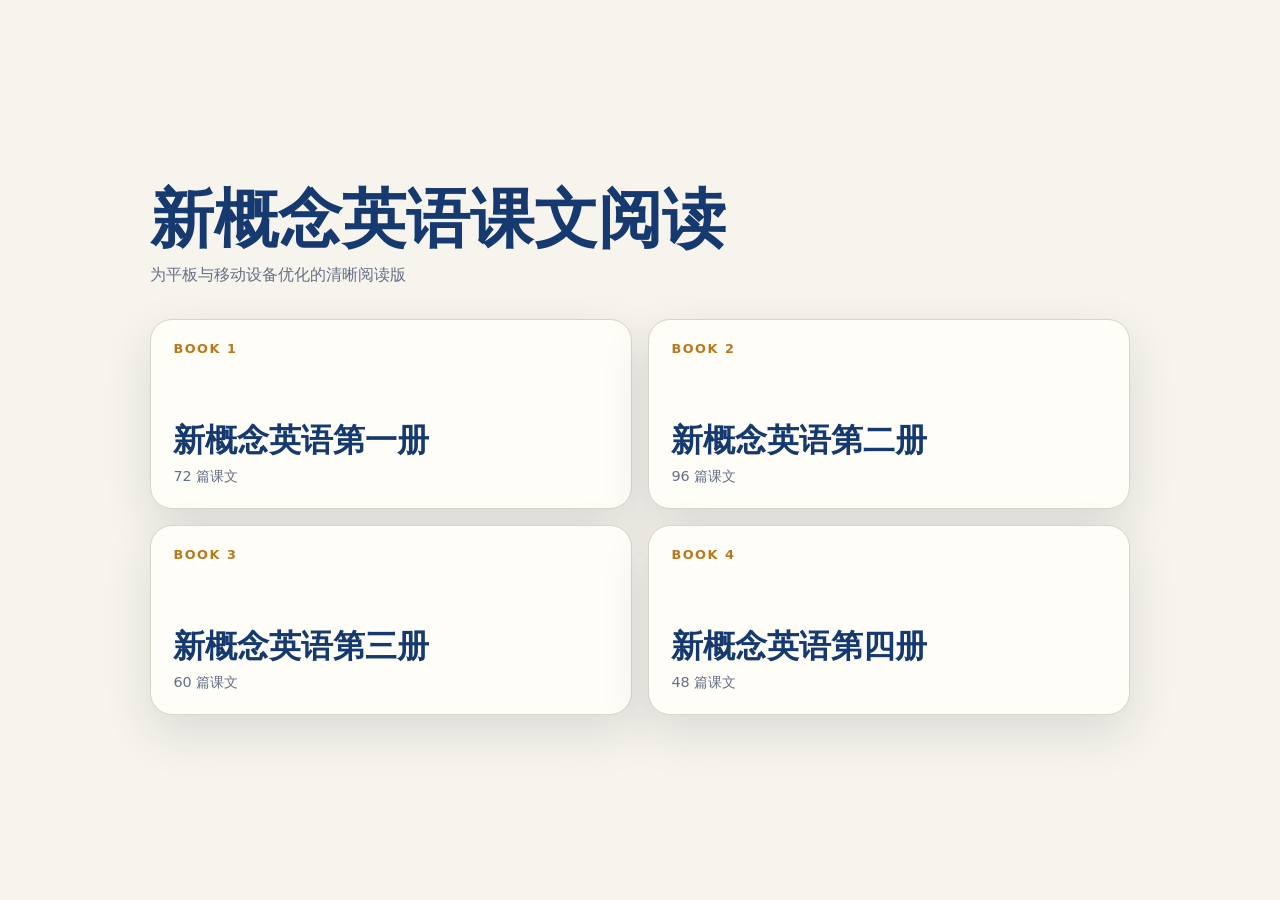
==== index.html @ 1a76c647 "Add index.html" ====
<!doctype html><html lang="zh-CN"><head><meta charset="utf-8"><meta name="viewport" content="width=device-width,initial-scale=1"><title>新概念英语课文阅读</title><style>
:root{--paper:#f7f4ed;--surface:#fffdf8;--ink:#172033;--muted:#667085;--line:#d9d4c8;--brand:#163a70;--accent:#b7791f;--shadow:0 18px 50px rgba(26,37,56,.12);--reader-size:20px}
html[data-theme="dark"]{--paper:#101722;--surface:#17202d;--ink:#ecf2fb;--muted:#a8b3c3;--line:#334154;--brand:#9fc4ff;--accent:#f0bc64;--shadow:0 18px 50px rgba(0,0,0,.3)}
*{box-sizing:border-box}html{scroll-behavior:smooth;scroll-padding-top:5.5rem}body{margin:0;background:var(--paper);color:var(--ink);font-family:Georgia,"Noto Serif",serif;line-height:1.75}
button,input,a{font:inherit}.progress{position:fixed;inset:0 0 auto;height:4px;background:transparent;z-index:60}.progress span{display:block;height:100%;width:0;background:linear-gradient(90deg,var(--brand),var(--accent))}
.topbar{position:sticky;top:0;z-index:50;display:flex;align-items:center;gap:.75rem;min-height:70px;padding:.65rem 1.1rem;background:color-mix(in srgb,var(--paper) 92%,transparent);border-bottom:1px solid var(--line);backdrop-filter:blur(16px)}
.book-title{min-width:0;margin-right:auto}.book-title strong{display:block;font:700 1.12rem/1.25 system-ui,sans-serif;color:var(--brand)}.book-title span{display:block;font:500 .78rem/1.3 system-ui,sans-serif;color:var(--muted)}
.icon-btn{display:inline-grid;place-items:center;min-width:44px;height:44px;padding:0 .75rem;border:1px solid var(--line);border-radius:12px;background:var(--surface);color:var(--ink);cursor:pointer}.icon-btn:active{transform:translateY(1px)}
.layout{display:grid;grid-template-columns:minmax(240px,290px) minmax(0,1fr);gap:clamp(1.5rem,3vw,3.5rem);max-width:1440px;margin:auto;padding:1.6rem clamp(1rem,3vw,3rem) 5rem}
.toc{position:sticky;top:94px;align-self:start;max-height:calc(100vh - 118px);overflow:auto;border:1px solid var(--line);border-radius:18px;background:var(--surface);box-shadow:var(--shadow)}
.toc-head{position:sticky;top:0;padding:1rem;background:var(--surface);border-bottom:1px solid var(--line)}.toc-head label{display:block;margin-bottom:.45rem;font:700 .78rem/1 system-ui,sans-serif;letter-spacing:.08em;text-transform:uppercase;color:var(--muted)}
.toc input{width:100%;height:42px;padding:0 .8rem;border:1px solid var(--line);border-radius:10px;background:var(--paper);color:var(--ink);outline:none}.toc input:focus{border-color:var(--brand);box-shadow:0 0 0 3px color-mix(in srgb,var(--brand) 20%,transparent)}
.toc-list{list-style:none;margin:0;padding:.55rem}.toc-list li[hidden]{display:none}.toc-list a{display:grid;grid-template-columns:2.8rem 1fr;gap:.6rem;padding:.68rem .7rem;border-radius:10px;color:var(--ink);text-decoration:none;font:500 .88rem/1.35 system-ui,sans-serif}.toc-list a:hover,.toc-list a.active{background:color-mix(in srgb,var(--brand) 10%,transparent);color:var(--brand)}.toc-num{color:var(--muted);font-variant-numeric:tabular-nums}
.reader{width:min(100%,900px);margin:0 auto}.reader-intro{margin:0 0 1.6rem;padding:1.3rem 1.45rem;border:1px solid var(--line);border-radius:18px;background:var(--surface)}.reader-intro h1{margin:0;color:var(--brand);font:750 clamp(1.7rem,3vw,2.5rem)/1.15 system-ui,sans-serif}.reader-intro p{margin:.45rem 0 0;color:var(--muted);font:500 .92rem/1.5 system-ui,sans-serif}
.lesson{margin:0 0 2rem;padding:clamp(1.25rem,3vw,2.1rem);border:1px solid var(--line);border-radius:22px;background:var(--surface);box-shadow:0 8px 28px rgba(32,43,61,.06)}.lesson-head{margin-bottom:1.15rem;padding-bottom:.85rem;border-bottom:1px solid var(--line)}.lesson-kicker{display:block;margin-bottom:.35rem;color:var(--accent);font:750 .78rem/1 system-ui,sans-serif;letter-spacing:.12em;text-transform:uppercase}.lesson h2{margin:0;color:var(--brand);font:750 clamp(1.45rem,2.6vw,2rem)/1.25 system-ui,sans-serif}
.lesson-body{font-size:var(--reader-size);line-height:1.82;letter-spacing:.006em}.lesson-body p{margin:0 0 1.05em}.lesson-body p:last-child{margin-bottom:0}.dialogue p{margin:0 0:.6em;padding-left:1.05em;text-indent:-1.05em}.source-line{white-space:normal}
.lesson-nav{display:flex;justify-content:space-between;gap:1rem;margin-top:1.4rem;padding-top:1rem;border-top:1px solid var(--line)}.lesson-nav a{color:var(--brand);font:650 .88rem/1.4 system-ui,sans-serif;text-decoration:none}
.book-tabs{display:flex;gap:.45rem;overflow:auto;padding:.1rem}.book-tabs a{white-space:nowrap;padding:.5rem .7rem;border-radius:999px;color:var(--muted);text-decoration:none;font:650 .78rem/1 system-ui,sans-serif}.book-tabs a[aria-current="page"]{background:var(--brand);color:var(--surface)}
.menu-btn{display:none}.back-top{position:fixed;right:1.2rem;bottom:1.2rem;z-index:30;opacity:0;pointer-events:none;transition:.2s}.back-top.show{opacity:1;pointer-events:auto}
.sr-only{position:absolute;width:1px;height:1px;padding:0;margin:-1px;overflow:hidden;clip:rect(0,0,0,0);white-space:nowrap;border:0}
@media(max-width:900px){.layout{display:block;padding:1rem clamp(.7rem,2.5vw,1.4rem) 5rem}.menu-btn{display:inline-grid}.toc{position:fixed;z-index:70;inset:0 auto 0 0;width:min(86vw,340px);max-height:none;border-radius:0 18px 18px 0;transform:translateX(-105%);transition:transform .22s ease}.toc.open{transform:translateX(0)}.scrim{position:fixed;z-index:65;inset:0;background:rgba(0,0,0,.45);opacity:0;pointer-events:none;transition:.22s}.scrim.show{opacity:1;pointer-events:auto}.reader-intro{display:none}.topbar{padding:.55rem .7rem}.book-tabs{display:none}.lesson{border-radius:18px;padding:1.2rem 1rem}.lesson-body{line-height:1.75}}
@media(prefers-reduced-motion:reduce){html{scroll-behavior:auto}*{transition:none!important}}
@media print{.topbar,.toc,.progress,.back-top,.lesson-nav,.scrim{display:none!important}.layout{display:block;max-width:none;padding:0}.reader{width:auto}.lesson{break-before:page;border:0;box-shadow:none;padding:0}.lesson:first-child{break-before:auto}}
.home{min-height:100vh;display:grid;place-items:center;padding:2rem}.shelf{width:min(100%,980px)}.shelf h1{margin:0 0 .5rem;color:var(--brand);font:800 clamp(2rem,5vw,4rem)/1.08 system-ui,sans-serif}.shelf>p{margin:0 0 2rem;color:var(--muted);font:500 1rem/1.6 system-ui,sans-serif}.cards{display:grid;grid-template-columns:repeat(2,minmax(0,1fr));gap:1rem}.card{display:flex;min-height:190px;flex-direction:column;justify-content:flex-end;padding:1.4rem;border:1px solid var(--line);border-radius:22px;background:var(--surface);box-shadow:var(--shadow);color:var(--ink);text-decoration:none}.card:hover{transform:translateY(-3px)}.card span{margin-bottom:auto;color:var(--accent);font:750 .8rem/1 system-ui,sans-serif;letter-spacing:.12em}.card strong{color:var(--brand);font:750 clamp(1.4rem,3vw,2rem)/1.2 system-ui,sans-serif}.card small{margin-top:.4rem;color:var(--muted);font:500 .9rem/1.4 system-ui,sans-serif}@media(max-width:620px){.cards{grid-template-columns:1fr}}</style></head><body><main class="home"><section class="shelf"><h1>新概念英语课文阅读</h1><p>为平板与移动设备优化的清晰阅读版</p><div class="cards"><a class="card" href="book-1.html"><span>BOOK 1</span><strong>新概念英语第一册</strong><small>72 篇课文</small></a><a class="card" href="book-2.html"><span>BOOK 2</span><strong>新概念英语第二册</strong><small>96 篇课文</small></a><a class="card" href="book-3.html"><span>BOOK 3</span><strong>新概念英语第三册</strong><small>60 篇课文</small></a><a class="card" href="book-4.html"><span>BOOK 4</span><strong>新概念英语第四册</strong><small>48 篇课文</small></a></div></section></main></body></html>
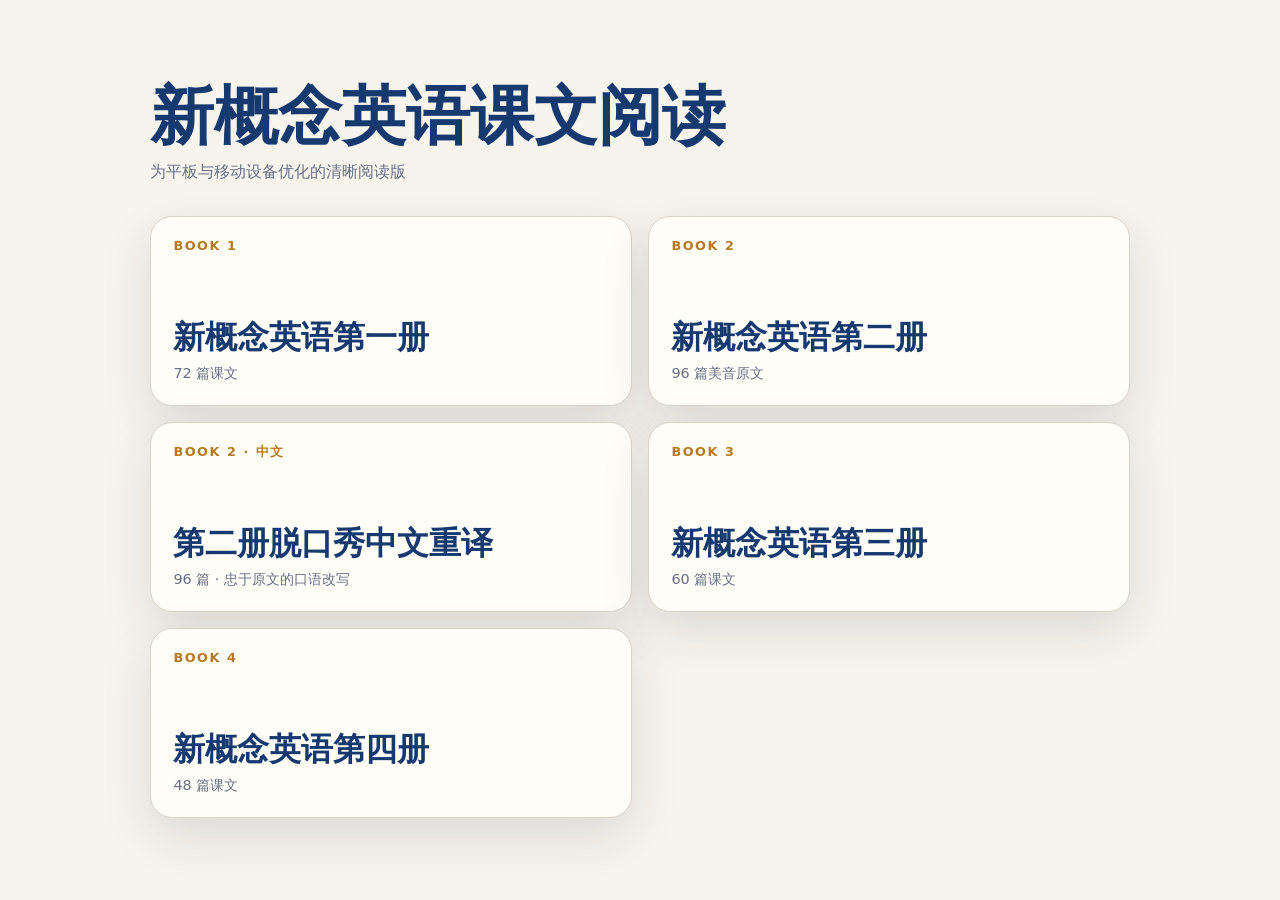
==== commit 3efe97e7: "Add Book 2 stand-up translation to home page" ====
--- a/index.html
+++ b/index.html
@@ -21,4 +21,4 @@
 @media(max-width:900px){.layout{display:block;padding:1rem clamp(.7rem,2.5vw,1.4rem) 5rem}.menu-btn{display:inline-grid}.toc{position:fixed;z-index:70;inset:0 auto 0 0;width:min(86vw,340px);max-height:none;border-radius:0 18px 18px 0;transform:translateX(-105%);transition:transform .22s ease}.toc.open{transform:translateX(0)}.scrim{position:fixed;z-index:65;inset:0;background:rgba(0,0,0,.45);opacity:0;pointer-events:none;transition:.22s}.scrim.show{opacity:1;pointer-events:auto}.reader-intro{display:none}.topbar{padding:.55rem .7rem}.book-tabs{display:none}.lesson{border-radius:18px;padding:1.2rem 1rem}.lesson-body{line-height:1.75}}
 @media(prefers-reduced-motion:reduce){html{scroll-behavior:auto}*{transition:none!important}}
 @media print{.topbar,.toc,.progress,.back-top,.lesson-nav,.scrim{display:none!important}.layout{display:block;max-width:none;padding:0}.reader{width:auto}.lesson{break-before:page;border:0;box-shadow:none;padding:0}.lesson:first-child{break-before:auto}}
-.home{min-height:100vh;display:grid;place-items:center;padding:2rem}.shelf{width:min(100%,980px)}.shelf h1{margin:0 0 .5rem;color:var(--brand);font:800 clamp(2rem,5vw,4rem)/1.08 system-ui,sans-serif}.shelf>p{margin:0 0 2rem;color:var(--muted);font:500 1rem/1.6 system-ui,sans-serif}.cards{display:grid;grid-template-columns:repeat(2,minmax(0,1fr));gap:1rem}.card{display:flex;min-height:190px;flex-direction:column;justify-content:flex-end;padding:1.4rem;border:1px solid var(--line);border-radius:22px;background:var(--surface);box-shadow:var(--shadow);color:var(--ink);text-decoration:none}.card:hover{transform:translateY(-3px)}.card span{margin-bottom:auto;color:var(--accent);font:750 .8rem/1 system-ui,sans-serif;letter-spacing:.12em}.card strong{color:var(--brand);font:750 clamp(1.4rem,3vw,2rem)/1.2 system-ui,sans-serif}.card small{margin-top:.4rem;color:var(--muted);font:500 .9rem/1.4 system-ui,sans-serif}@media(max-width:620px){.cards{grid-template-columns:1fr}}</style></head><body><main class="home"><section class="shelf"><h1>新概念英语课文阅读</h1><p>为平板与移动设备优化的清晰阅读版</p><div class="cards"><a class="card" href="book-1.html"><span>BOOK 1</span><strong>新概念英语第一册</strong><small>72 篇课文</small></a><a class="card" href="book-2.html"><span>BOOK 2</span><strong>新概念英语第二册</strong><small>96 篇课文</small></a><a class="card" href="book-3.html"><span>BOOK 3</span><strong>新概念英语第三册</strong><small>60 篇课文</small></a><a class="card" href="book-4.html"><span>BOOK 4</span><strong>新概念英语第四册</strong><small>48 篇课文</small></a></div></section></main></body></html>+.home{min-height:100vh;display:grid;place-items:center;padding:2rem}.shelf{width:min(100%,980px)}.shelf h1{margin:0 0 .5rem;color:var(--brand);font:800 clamp(2rem,5vw,4rem)/1.08 system-ui,sans-serif}.shelf>p{margin:0 0 2rem;color:var(--muted);font:500 1rem/1.6 system-ui,sans-serif}.cards{display:grid;grid-template-columns:repeat(2,minmax(0,1fr));gap:1rem}.card{display:flex;min-height:190px;flex-direction:column;justify-content:flex-end;padding:1.4rem;border:1px solid var(--line);border-radius:22px;background:var(--surface);box-shadow:var(--shadow);color:var(--ink);text-decoration:none}.card:hover{transform:translateY(-3px)}.card span{margin-bottom:auto;color:var(--accent);font:750 .8rem/1 system-ui,sans-serif;letter-spacing:.12em}.card strong{color:var(--brand);font:750 clamp(1.4rem,3vw,2rem)/1.2 system-ui,sans-serif}.card small{margin-top:.4rem;color:var(--muted);font:500 .9rem/1.4 system-ui,sans-serif}@media(max-width:620px){.cards{grid-template-columns:1fr}}</style></head><body><main class="home"><section class="shelf"><h1>新概念英语课文阅读</h1><p>为平板与移动设备优化的清晰阅读版</p><div class="cards"><a class="card" href="book-1.html"><span>BOOK 1</span><strong>新概念英语第一册</strong><small>72 篇课文</small></a><a class="card" href="book-2.html"><span>BOOK 2</span><strong>新概念英语第二册</strong><small>96 篇美音原文</small></a><a class="card" href="book-2-standup.html"><span>BOOK 2 · 中文</span><strong>第二册脱口秀中文重译</strong><small>96 篇 · 忠于原文的口语改写</small></a><a class="card" href="book-3.html"><span>BOOK 3</span><strong>新概念英语第三册</strong><small>60 篇课文</small></a><a class="card" href="book-4.html"><span>BOOK 4</span><strong>新概念英语第四册</strong><small>48 篇课文</small></a></div></section></main></body></html>
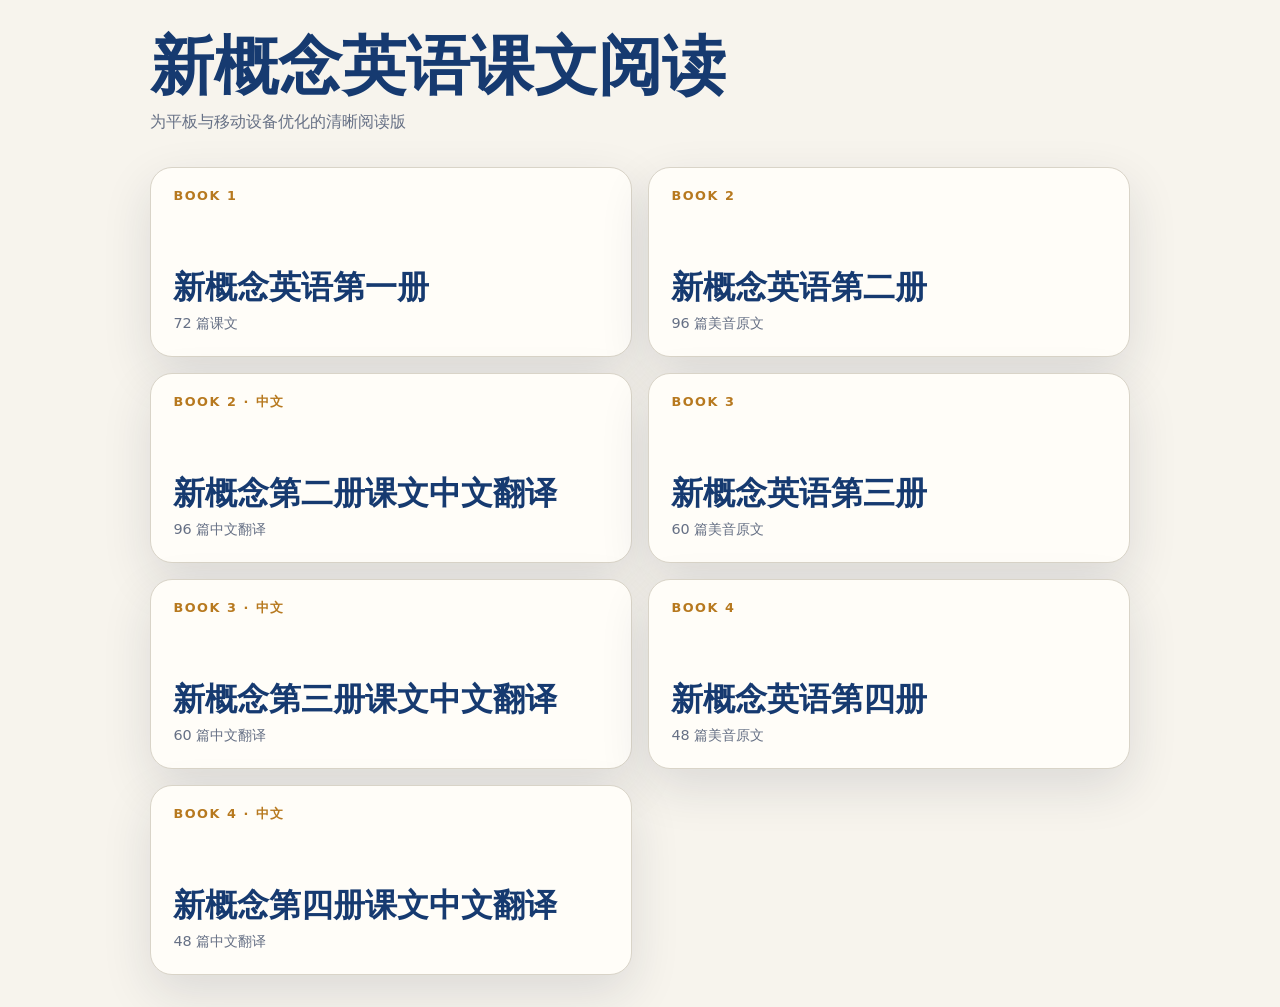
==== commit 9551ca46: "Add Book 3 and Book 4 Chinese translations" ====
--- a/index.html
+++ b/index.html
@@ -21,4 +21,4 @@
 @media(max-width:900px){.layout{display:block;padding:1rem clamp(.7rem,2.5vw,1.4rem) 5rem}.menu-btn{display:inline-grid}.toc{position:fixed;z-index:70;inset:0 auto 0 0;width:min(86vw,340px);max-height:none;border-radius:0 18px 18px 0;transform:translateX(-105%);transition:transform .22s ease}.toc.open{transform:translateX(0)}.scrim{position:fixed;z-index:65;inset:0;background:rgba(0,0,0,.45);opacity:0;pointer-events:none;transition:.22s}.scrim.show{opacity:1;pointer-events:auto}.reader-intro{display:none}.topbar{padding:.55rem .7rem}.book-tabs{display:none}.lesson{border-radius:18px;padding:1.2rem 1rem}.lesson-body{line-height:1.75}}
 @media(prefers-reduced-motion:reduce){html{scroll-behavior:auto}*{transition:none!important}}
 @media print{.topbar,.toc,.progress,.back-top,.lesson-nav,.scrim{display:none!important}.layout{display:block;max-width:none;padding:0}.reader{width:auto}.lesson{break-before:page;border:0;box-shadow:none;padding:0}.lesson:first-child{break-before:auto}}
-.home{min-height:100vh;display:grid;place-items:center;padding:2rem}.shelf{width:min(100%,980px)}.shelf h1{margin:0 0 .5rem;color:var(--brand);font:800 clamp(2rem,5vw,4rem)/1.08 system-ui,sans-serif}.shelf>p{margin:0 0 2rem;color:var(--muted);font:500 1rem/1.6 system-ui,sans-serif}.cards{display:grid;grid-template-columns:repeat(2,minmax(0,1fr));gap:1rem}.card{display:flex;min-height:190px;flex-direction:column;justify-content:flex-end;padding:1.4rem;border:1px solid var(--line);border-radius:22px;background:var(--surface);box-shadow:var(--shadow);color:var(--ink);text-decoration:none}.card:hover{transform:translateY(-3px)}.card span{margin-bottom:auto;color:var(--accent);font:750 .8rem/1 system-ui,sans-serif;letter-spacing:.12em}.card strong{color:var(--brand);font:750 clamp(1.4rem,3vw,2rem)/1.2 system-ui,sans-serif}.card small{margin-top:.4rem;color:var(--muted);font:500 .9rem/1.4 system-ui,sans-serif}@media(max-width:620px){.cards{grid-template-columns:1fr}}</style></head><body><main class="home"><section class="shelf"><h1>新概念英语课文阅读</h1><p>为平板与移动设备优化的清晰阅读版</p><div class="cards"><a class="card" href="book-1.html"><span>BOOK 1</span><strong>新概念英语第一册</strong><small>72 篇课文</small></a><a class="card" href="book-2.html"><span>BOOK 2</span><strong>新概念英语第二册</strong><small>96 篇美音原文</small></a><a class="card" href="book-2-standup.html"><span>BOOK 2 · 中文</span><strong>第二册脱口秀中文重译</strong><small>96 篇 · 忠于原文的口语改写</small></a><a class="card" href="book-3.html"><span>BOOK 3</span><strong>新概念英语第三册</strong><small>60 篇课文</small></a><a class="card" href="book-4.html"><span>BOOK 4</span><strong>新概念英语第四册</strong><small>48 篇课文</small></a></div></section></main></body></html>+.home{min-height:100vh;display:grid;place-items:center;padding:2rem}.shelf{width:min(100%,980px)}.shelf h1{margin:0 0 .5rem;color:var(--brand);font:800 clamp(2rem,5vw,4rem)/1.08 system-ui,sans-serif}.shelf>p{margin:0 0 2rem;color:var(--muted);font:500 1rem/1.6 system-ui,sans-serif}.cards{display:grid;grid-template-columns:repeat(2,minmax(0,1fr));gap:1rem}.card{display:flex;min-height:190px;flex-direction:column;justify-content:flex-end;padding:1.4rem;border:1px solid var(--line);border-radius:22px;background:var(--surface);box-shadow:var(--shadow);color:var(--ink);text-decoration:none}.card:hover{transform:translateY(-3px)}.card span{margin-bottom:auto;color:var(--accent);font:750 .8rem/1 system-ui,sans-serif;letter-spacing:.12em}.card strong{color:var(--brand);font:750 clamp(1.4rem,3vw,2rem)/1.2 system-ui,sans-serif}.card small{margin-top:.4rem;color:var(--muted);font:500 .9rem/1.4 system-ui,sans-serif}@media(max-width:620px){.cards{grid-template-columns:1fr}}</style></head><body><main class="home"><section class="shelf"><h1>新概念英语课文阅读</h1><p>为平板与移动设备优化的清晰阅读版</p><div class="cards"><a class="card" href="book-1.html"><span>BOOK 1</span><strong>新概念英语第一册</strong><small>72 篇课文</small></a><a class="card" href="book-2.html"><span>BOOK 2</span><strong>新概念英语第二册</strong><small>96 篇美音原文</small></a><a class="card" href="book-2-standup.html"><span>BOOK 2 · 中文</span><strong>新概念第二册课文中文翻译</strong><small>96 篇中文翻译</small></a><a class="card" href="book-3.html"><span>BOOK 3</span><strong>新概念英语第三册</strong><small>60 篇美音原文</small></a><a class="card" href="book-3-zh.html"><span>BOOK 3 · 中文</span><strong>新概念第三册课文中文翻译</strong><small>60 篇中文翻译</small></a><a class="card" href="book-4.html"><span>BOOK 4</span><strong>新概念英语第四册</strong><small>48 篇美音原文</small></a><a class="card" href="book-4-zh.html"><span>BOOK 4 · 中文</span><strong>新概念第四册课文中文翻译</strong><small>48 篇中文翻译</small></a></div></section></main></body></html>
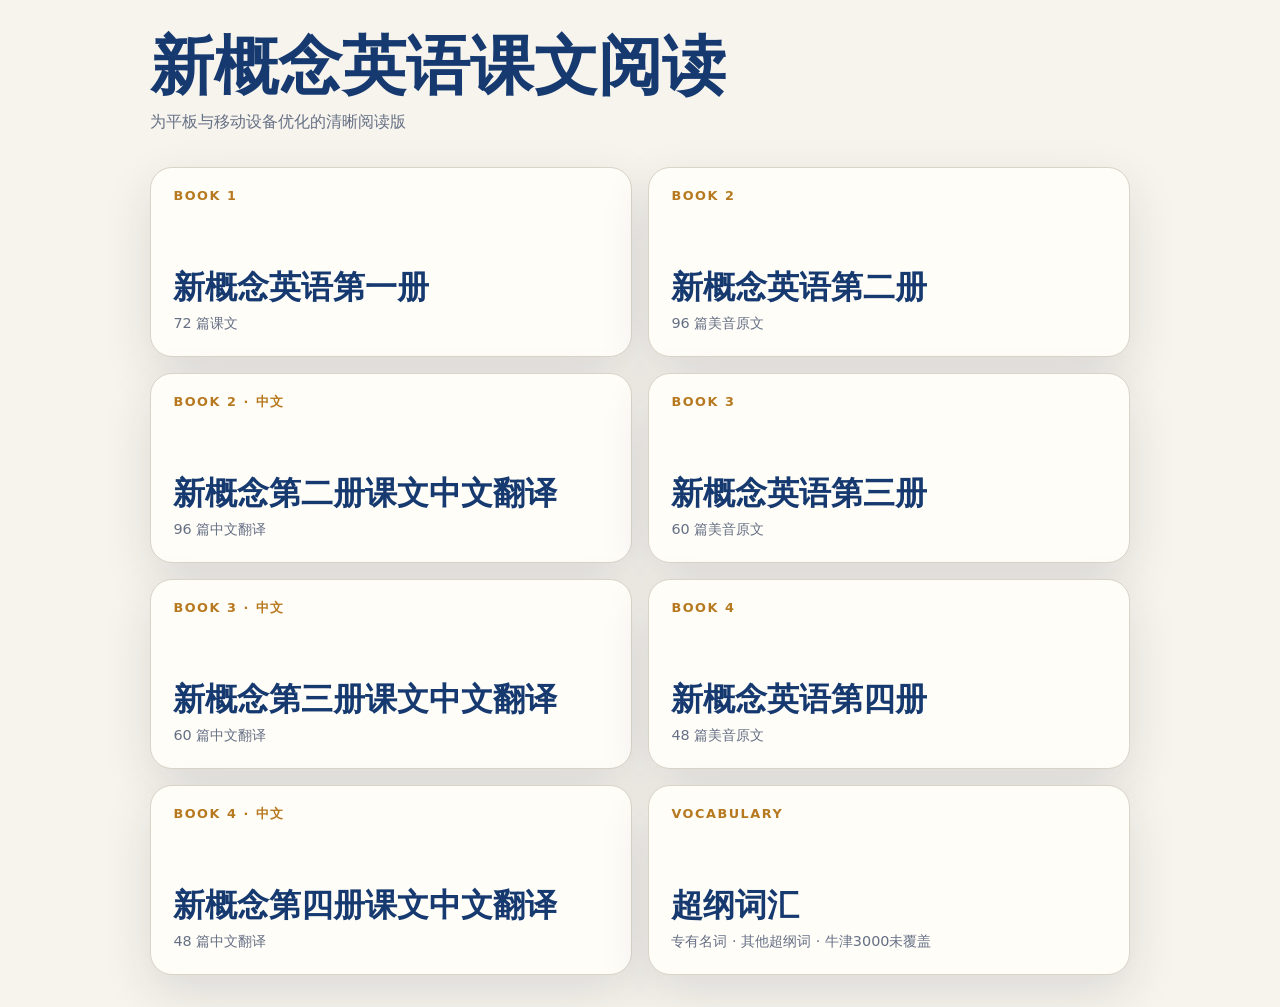
==== commit 49e45f1e: "Link vocabulary page from New Concept English homepage" ====
--- a/index.html
+++ b/index.html
@@ -1,24 +1,24 @@
-<!doctype html><html lang="zh-CN"><head><meta charset="utf-8"><meta name="viewport" content="width=device-width,initial-scale=1"><title>新概念英语课文阅读</title><style>
-:root{--paper:#f7f4ed;--surface:#fffdf8;--ink:#172033;--muted:#667085;--line:#d9d4c8;--brand:#163a70;--accent:#b7791f;--shadow:0 18px 50px rgba(26,37,56,.12);--reader-size:20px}
-html[data-theme="dark"]{--paper:#101722;--surface:#17202d;--ink:#ecf2fb;--muted:#a8b3c3;--line:#334154;--brand:#9fc4ff;--accent:#f0bc64;--shadow:0 18px 50px rgba(0,0,0,.3)}
-*{box-sizing:border-box}html{scroll-behavior:smooth;scroll-padding-top:5.5rem}body{margin:0;background:var(--paper);color:var(--ink);font-family:Georgia,"Noto Serif",serif;line-height:1.75}
-button,input,a{font:inherit}.progress{position:fixed;inset:0 0 auto;height:4px;background:transparent;z-index:60}.progress span{display:block;height:100%;width:0;background:linear-gradient(90deg,var(--brand),var(--accent))}
-.topbar{position:sticky;top:0;z-index:50;display:flex;align-items:center;gap:.75rem;min-height:70px;padding:.65rem 1.1rem;background:color-mix(in srgb,var(--paper) 92%,transparent);border-bottom:1px solid var(--line);backdrop-filter:blur(16px)}
-.book-title{min-width:0;margin-right:auto}.book-title strong{display:block;font:700 1.12rem/1.25 system-ui,sans-serif;color:var(--brand)}.book-title span{display:block;font:500 .78rem/1.3 system-ui,sans-serif;color:var(--muted)}
-.icon-btn{display:inline-grid;place-items:center;min-width:44px;height:44px;padding:0 .75rem;border:1px solid var(--line);border-radius:12px;background:var(--surface);color:var(--ink);cursor:pointer}.icon-btn:active{transform:translateY(1px)}
-.layout{display:grid;grid-template-columns:minmax(240px,290px) minmax(0,1fr);gap:clamp(1.5rem,3vw,3.5rem);max-width:1440px;margin:auto;padding:1.6rem clamp(1rem,3vw,3rem) 5rem}
-.toc{position:sticky;top:94px;align-self:start;max-height:calc(100vh - 118px);overflow:auto;border:1px solid var(--line);border-radius:18px;background:var(--surface);box-shadow:var(--shadow)}
-.toc-head{position:sticky;top:0;padding:1rem;background:var(--surface);border-bottom:1px solid var(--line)}.toc-head label{display:block;margin-bottom:.45rem;font:700 .78rem/1 system-ui,sans-serif;letter-spacing:.08em;text-transform:uppercase;color:var(--muted)}
-.toc input{width:100%;height:42px;padding:0 .8rem;border:1px solid var(--line);border-radius:10px;background:var(--paper);color:var(--ink);outline:none}.toc input:focus{border-color:var(--brand);box-shadow:0 0 0 3px color-mix(in srgb,var(--brand) 20%,transparent)}
-.toc-list{list-style:none;margin:0;padding:.55rem}.toc-list li[hidden]{display:none}.toc-list a{display:grid;grid-template-columns:2.8rem 1fr;gap:.6rem;padding:.68rem .7rem;border-radius:10px;color:var(--ink);text-decoration:none;font:500 .88rem/1.35 system-ui,sans-serif}.toc-list a:hover,.toc-list a.active{background:color-mix(in srgb,var(--brand) 10%,transparent);color:var(--brand)}.toc-num{color:var(--muted);font-variant-numeric:tabular-nums}
-.reader{width:min(100%,900px);margin:0 auto}.reader-intro{margin:0 0 1.6rem;padding:1.3rem 1.45rem;border:1px solid var(--line);border-radius:18px;background:var(--surface)}.reader-intro h1{margin:0;color:var(--brand);font:750 clamp(1.7rem,3vw,2.5rem)/1.15 system-ui,sans-serif}.reader-intro p{margin:.45rem 0 0;color:var(--muted);font:500 .92rem/1.5 system-ui,sans-serif}
-.lesson{margin:0 0 2rem;padding:clamp(1.25rem,3vw,2.1rem);border:1px solid var(--line);border-radius:22px;background:var(--surface);box-shadow:0 8px 28px rgba(32,43,61,.06)}.lesson-head{margin-bottom:1.15rem;padding-bottom:.85rem;border-bottom:1px solid var(--line)}.lesson-kicker{display:block;margin-bottom:.35rem;color:var(--accent);font:750 .78rem/1 system-ui,sans-serif;letter-spacing:.12em;text-transform:uppercase}.lesson h2{margin:0;color:var(--brand);font:750 clamp(1.45rem,2.6vw,2rem)/1.25 system-ui,sans-serif}
-.lesson-body{font-size:var(--reader-size);line-height:1.82;letter-spacing:.006em}.lesson-body p{margin:0 0 1.05em}.lesson-body p:last-child{margin-bottom:0}.dialogue p{margin:0 0:.6em;padding-left:1.05em;text-indent:-1.05em}.source-line{white-space:normal}
-.lesson-nav{display:flex;justify-content:space-between;gap:1rem;margin-top:1.4rem;padding-top:1rem;border-top:1px solid var(--line)}.lesson-nav a{color:var(--brand);font:650 .88rem/1.4 system-ui,sans-serif;text-decoration:none}
-.book-tabs{display:flex;gap:.45rem;overflow:auto;padding:.1rem}.book-tabs a{white-space:nowrap;padding:.5rem .7rem;border-radius:999px;color:var(--muted);text-decoration:none;font:650 .78rem/1 system-ui,sans-serif}.book-tabs a[aria-current="page"]{background:var(--brand);color:var(--surface)}
-.menu-btn{display:none}.back-top{position:fixed;right:1.2rem;bottom:1.2rem;z-index:30;opacity:0;pointer-events:none;transition:.2s}.back-top.show{opacity:1;pointer-events:auto}
-.sr-only{position:absolute;width:1px;height:1px;padding:0;margin:-1px;overflow:hidden;clip:rect(0,0,0,0);white-space:nowrap;border:0}
-@media(max-width:900px){.layout{display:block;padding:1rem clamp(.7rem,2.5vw,1.4rem) 5rem}.menu-btn{display:inline-grid}.toc{position:fixed;z-index:70;inset:0 auto 0 0;width:min(86vw,340px);max-height:none;border-radius:0 18px 18px 0;transform:translateX(-105%);transition:transform .22s ease}.toc.open{transform:translateX(0)}.scrim{position:fixed;z-index:65;inset:0;background:rgba(0,0,0,.45);opacity:0;pointer-events:none;transition:.22s}.scrim.show{opacity:1;pointer-events:auto}.reader-intro{display:none}.topbar{padding:.55rem .7rem}.book-tabs{display:none}.lesson{border-radius:18px;padding:1.2rem 1rem}.lesson-body{line-height:1.75}}
-@media(prefers-reduced-motion:reduce){html{scroll-behavior:auto}*{transition:none!important}}
-@media print{.topbar,.toc,.progress,.back-top,.lesson-nav,.scrim{display:none!important}.layout{display:block;max-width:none;padding:0}.reader{width:auto}.lesson{break-before:page;border:0;box-shadow:none;padding:0}.lesson:first-child{break-before:auto}}
-.home{min-height:100vh;display:grid;place-items:center;padding:2rem}.shelf{width:min(100%,980px)}.shelf h1{margin:0 0 .5rem;color:var(--brand);font:800 clamp(2rem,5vw,4rem)/1.08 system-ui,sans-serif}.shelf>p{margin:0 0 2rem;color:var(--muted);font:500 1rem/1.6 system-ui,sans-serif}.cards{display:grid;grid-template-columns:repeat(2,minmax(0,1fr));gap:1rem}.card{display:flex;min-height:190px;flex-direction:column;justify-content:flex-end;padding:1.4rem;border:1px solid var(--line);border-radius:22px;background:var(--surface);box-shadow:var(--shadow);color:var(--ink);text-decoration:none}.card:hover{transform:translateY(-3px)}.card span{margin-bottom:auto;color:var(--accent);font:750 .8rem/1 system-ui,sans-serif;letter-spacing:.12em}.card strong{color:var(--brand);font:750 clamp(1.4rem,3vw,2rem)/1.2 system-ui,sans-serif}.card small{margin-top:.4rem;color:var(--muted);font:500 .9rem/1.4 system-ui,sans-serif}@media(max-width:620px){.cards{grid-template-columns:1fr}}</style></head><body><main class="home"><section class="shelf"><h1>新概念英语课文阅读</h1><p>为平板与移动设备优化的清晰阅读版</p><div class="cards"><a class="card" href="book-1.html"><span>BOOK 1</span><strong>新概念英语第一册</strong><small>72 篇课文</small></a><a class="card" href="book-2.html"><span>BOOK 2</span><strong>新概念英语第二册</strong><small>96 篇美音原文</small></a><a class="card" href="book-2-standup.html"><span>BOOK 2 · 中文</span><strong>新概念第二册课文中文翻译</strong><small>96 篇中文翻译</small></a><a class="card" href="book-3.html"><span>BOOK 3</span><strong>新概念英语第三册</strong><small>60 篇美音原文</small></a><a class="card" href="book-3-zh.html"><span>BOOK 3 · 中文</span><strong>新概念第三册课文中文翻译</strong><small>60 篇中文翻译</small></a><a class="card" href="book-4.html"><span>BOOK 4</span><strong>新概念英语第四册</strong><small>48 篇美音原文</small></a><a class="card" href="book-4-zh.html"><span>BOOK 4 · 中文</span><strong>新概念第四册课文中文翻译</strong><small>48 篇中文翻译</small></a></div></section></main></body></html>+<!doctype html><html lang="zh-CN"><head><meta charset="utf-8"><meta name="viewport" content="width=device-width,initial-scale=1"><title>新概念英语课文阅读</title><style>
+:root{--paper:#f7f4ed;--surface:#fffdf8;--ink:#172033;--muted:#667085;--line:#d9d4c8;--brand:#163a70;--accent:#b7791f;--shadow:0 18px 50px rgba(26,37,56,.12);--reader-size:20px}
+html[data-theme="dark"]{--paper:#101722;--surface:#17202d;--ink:#ecf2fb;--muted:#a8b3c3;--line:#334154;--brand:#9fc4ff;--accent:#f0bc64;--shadow:0 18px 50px rgba(0,0,0,.3)}
+*{box-sizing:border-box}html{scroll-behavior:smooth;scroll-padding-top:5.5rem}body{margin:0;background:var(--paper);color:var(--ink);font-family:Georgia,"Noto Serif",serif;line-height:1.75}
+button,input,a{font:inherit}.progress{position:fixed;inset:0 0 auto;height:4px;background:transparent;z-index:60}.progress span{display:block;height:100%;width:0;background:linear-gradient(90deg,var(--brand),var(--accent))}
+.topbar{position:sticky;top:0;z-index:50;display:flex;align-items:center;gap:.75rem;min-height:70px;padding:.65rem 1.1rem;background:color-mix(in srgb,var(--paper) 92%,transparent);border-bottom:1px solid var(--line);backdrop-filter:blur(16px)}
+.book-title{min-width:0;margin-right:auto}.book-title strong{display:block;font:700 1.12rem/1.25 system-ui,sans-serif;color:var(--brand)}.book-title span{display:block;font:500 .78rem/1.3 system-ui,sans-serif;color:var(--muted)}
+.icon-btn{display:inline-grid;place-items:center;min-width:44px;height:44px;padding:0 .75rem;border:1px solid var(--line);border-radius:12px;background:var(--surface);color:var(--ink);cursor:pointer}.icon-btn:active{transform:translateY(1px)}
+.layout{display:grid;grid-template-columns:minmax(240px,290px) minmax(0,1fr);gap:clamp(1.5rem,3vw,3.5rem);max-width:1440px;margin:auto;padding:1.6rem clamp(1rem,3vw,3rem) 5rem}
+.toc{position:sticky;top:94px;align-self:start;max-height:calc(100vh - 118px);overflow:auto;border:1px solid var(--line);border-radius:18px;background:var(--surface);box-shadow:var(--shadow)}
+.toc-head{position:sticky;top:0;padding:1rem;background:var(--surface);border-bottom:1px solid var(--line)}.toc-head label{display:block;margin-bottom:.45rem;font:700 .78rem/1 system-ui,sans-serif;letter-spacing:.08em;text-transform:uppercase;color:var(--muted)}
+.toc input{width:100%;height:42px;padding:0 .8rem;border:1px solid var(--line);border-radius:10px;background:var(--paper);color:var(--ink);outline:none}.toc input:focus{border-color:var(--brand);box-shadow:0 0 0 3px color-mix(in srgb,var(--brand) 20%,transparent)}
+.toc-list{list-style:none;margin:0;padding:.55rem}.toc-list li[hidden]{display:none}.toc-list a{display:grid;grid-template-columns:2.8rem 1fr;gap:.6rem;padding:.68rem .7rem;border-radius:10px;color:var(--ink);text-decoration:none;font:500 .88rem/1.35 system-ui,sans-serif}.toc-list a:hover,.toc-list a.active{background:color-mix(in srgb,var(--brand) 10%,transparent);color:var(--brand)}.toc-num{color:var(--muted);font-variant-numeric:tabular-nums}
+.reader{width:min(100%,900px);margin:0 auto}.reader-intro{margin:0 0 1.6rem;padding:1.3rem 1.45rem;border:1px solid var(--line);border-radius:18px;background:var(--surface)}.reader-intro h1{margin:0;color:var(--brand);font:750 clamp(1.7rem,3vw,2.5rem)/1.15 system-ui,sans-serif}.reader-intro p{margin:.45rem 0 0;color:var(--muted);font:500 .92rem/1.5 system-ui,sans-serif}
+.lesson{margin:0 0 2rem;padding:clamp(1.25rem,3vw,2.1rem);border:1px solid var(--line);border-radius:22px;background:var(--surface);box-shadow:0 8px 28px rgba(32,43,61,.06)}.lesson-head{margin-bottom:1.15rem;padding-bottom:.85rem;border-bottom:1px solid var(--line)}.lesson-kicker{display:block;margin-bottom:.35rem;color:var(--accent);font:750 .78rem/1 system-ui,sans-serif;letter-spacing:.12em;text-transform:uppercase}.lesson h2{margin:0;color:var(--brand);font:750 clamp(1.45rem,2.6vw,2rem)/1.25 system-ui,sans-serif}
+.lesson-body{font-size:var(--reader-size);line-height:1.82;letter-spacing:.006em}.lesson-body p{margin:0 0 1.05em}.lesson-body p:last-child{margin-bottom:0}.dialogue p{margin:0 0:.6em;padding-left:1.05em;text-indent:-1.05em}.source-line{white-space:normal}
+.lesson-nav{display:flex;justify-content:space-between;gap:1rem;margin-top:1.4rem;padding-top:1rem;border-top:1px solid var(--line)}.lesson-nav a{color:var(--brand);font:650 .88rem/1.4 system-ui,sans-serif;text-decoration:none}
+.book-tabs{display:flex;gap:.45rem;overflow:auto;padding:.1rem}.book-tabs a{white-space:nowrap;padding:.5rem .7rem;border-radius:999px;color:var(--muted);text-decoration:none;font:650 .78rem/1 system-ui,sans-serif}.book-tabs a[aria-current="page"]{background:var(--brand);color:var(--surface)}
+.menu-btn{display:none}.back-top{position:fixed;right:1.2rem;bottom:1.2rem;z-index:30;opacity:0;pointer-events:none;transition:.2s}.back-top.show{opacity:1;pointer-events:auto}
+.sr-only{position:absolute;width:1px;height:1px;padding:0;margin:-1px;overflow:hidden;clip:rect(0,0,0,0);white-space:nowrap;border:0}
+@media(max-width:900px){.layout{display:block;padding:1rem clamp(.7rem,2.5vw,1.4rem) 5rem}.menu-btn{display:inline-grid}.toc{position:fixed;z-index:70;inset:0 auto 0 0;width:min(86vw,340px);max-height:none;border-radius:0 18px 18px 0;transform:translateX(-105%);transition:transform .22s ease}.toc.open{transform:translateX(0)}.scrim{position:fixed;z-index:65;inset:0;background:rgba(0,0,0,.45);opacity:0;pointer-events:none;transition:.22s}.scrim.show{opacity:1;pointer-events:auto}.reader-intro{display:none}.topbar{padding:.55rem .7rem}.book-tabs{display:none}.lesson{border-radius:18px;padding:1.2rem 1rem}.lesson-body{line-height:1.75}}
+@media(prefers-reduced-motion:reduce){html{scroll-behavior:auto}*{transition:none!important}}
+@media print{.topbar,.toc,.progress,.back-top,.lesson-nav,.scrim{display:none!important}.layout{display:block;max-width:none;padding:0}.reader{width:auto}.lesson{break-before:page;border:0;box-shadow:none;padding:0}.lesson:first-child{break-before:auto}}
+.home{min-height:100vh;display:grid;place-items:center;padding:2rem}.shelf{width:min(100%,980px)}.shelf h1{margin:0 0 .5rem;color:var(--brand);font:800 clamp(2rem,5vw,4rem)/1.08 system-ui,sans-serif}.shelf>p{margin:0 0 2rem;color:var(--muted);font:500 1rem/1.6 system-ui,sans-serif}.cards{display:grid;grid-template-columns:repeat(2,minmax(0,1fr));gap:1rem}.card{display:flex;min-height:190px;flex-direction:column;justify-content:flex-end;padding:1.4rem;border:1px solid var(--line);border-radius:22px;background:var(--surface);box-shadow:var(--shadow);color:var(--ink);text-decoration:none}.card:hover{transform:translateY(-3px)}.card span{margin-bottom:auto;color:var(--accent);font:750 .8rem/1 system-ui,sans-serif;letter-spacing:.12em}.card strong{color:var(--brand);font:750 clamp(1.4rem,3vw,2rem)/1.2 system-ui,sans-serif}.card small{margin-top:.4rem;color:var(--muted);font:500 .9rem/1.4 system-ui,sans-serif}@media(max-width:620px){.cards{grid-template-columns:1fr}}</style></head><body><main class="home"><section class="shelf"><h1>新概念英语课文阅读</h1><p>为平板与移动设备优化的清晰阅读版</p><div class="cards"><a class="card" href="book-1.html"><span>BOOK 1</span><strong>新概念英语第一册</strong><small>72 篇课文</small></a><a class="card" href="book-2.html"><span>BOOK 2</span><strong>新概念英语第二册</strong><small>96 篇美音原文</small></a><a class="card" href="book-2-standup.html"><span>BOOK 2 · 中文</span><strong>新概念第二册课文中文翻译</strong><small>96 篇中文翻译</small></a><a class="card" href="book-3.html"><span>BOOK 3</span><strong>新概念英语第三册</strong><small>60 篇美音原文</small></a><a class="card" href="book-3-zh.html"><span>BOOK 3 · 中文</span><strong>新概念第三册课文中文翻译</strong><small>60 篇中文翻译</small></a><a class="card" href="book-4.html"><span>BOOK 4</span><strong>新概念英语第四册</strong><small>48 篇美音原文</small></a><a class="card" href="book-4-zh.html"><span>BOOK 4 · 中文</span><strong>新概念第四册课文中文翻译</strong><small>48 篇中文翻译</small></a><a class="card" href="vocabulary.html"><span>VOCABULARY</span><strong>超纲词汇</strong><small>专有名词 · 其他超纲词 · 牛津3000未覆盖</small></a></div></section></main></body></html>
